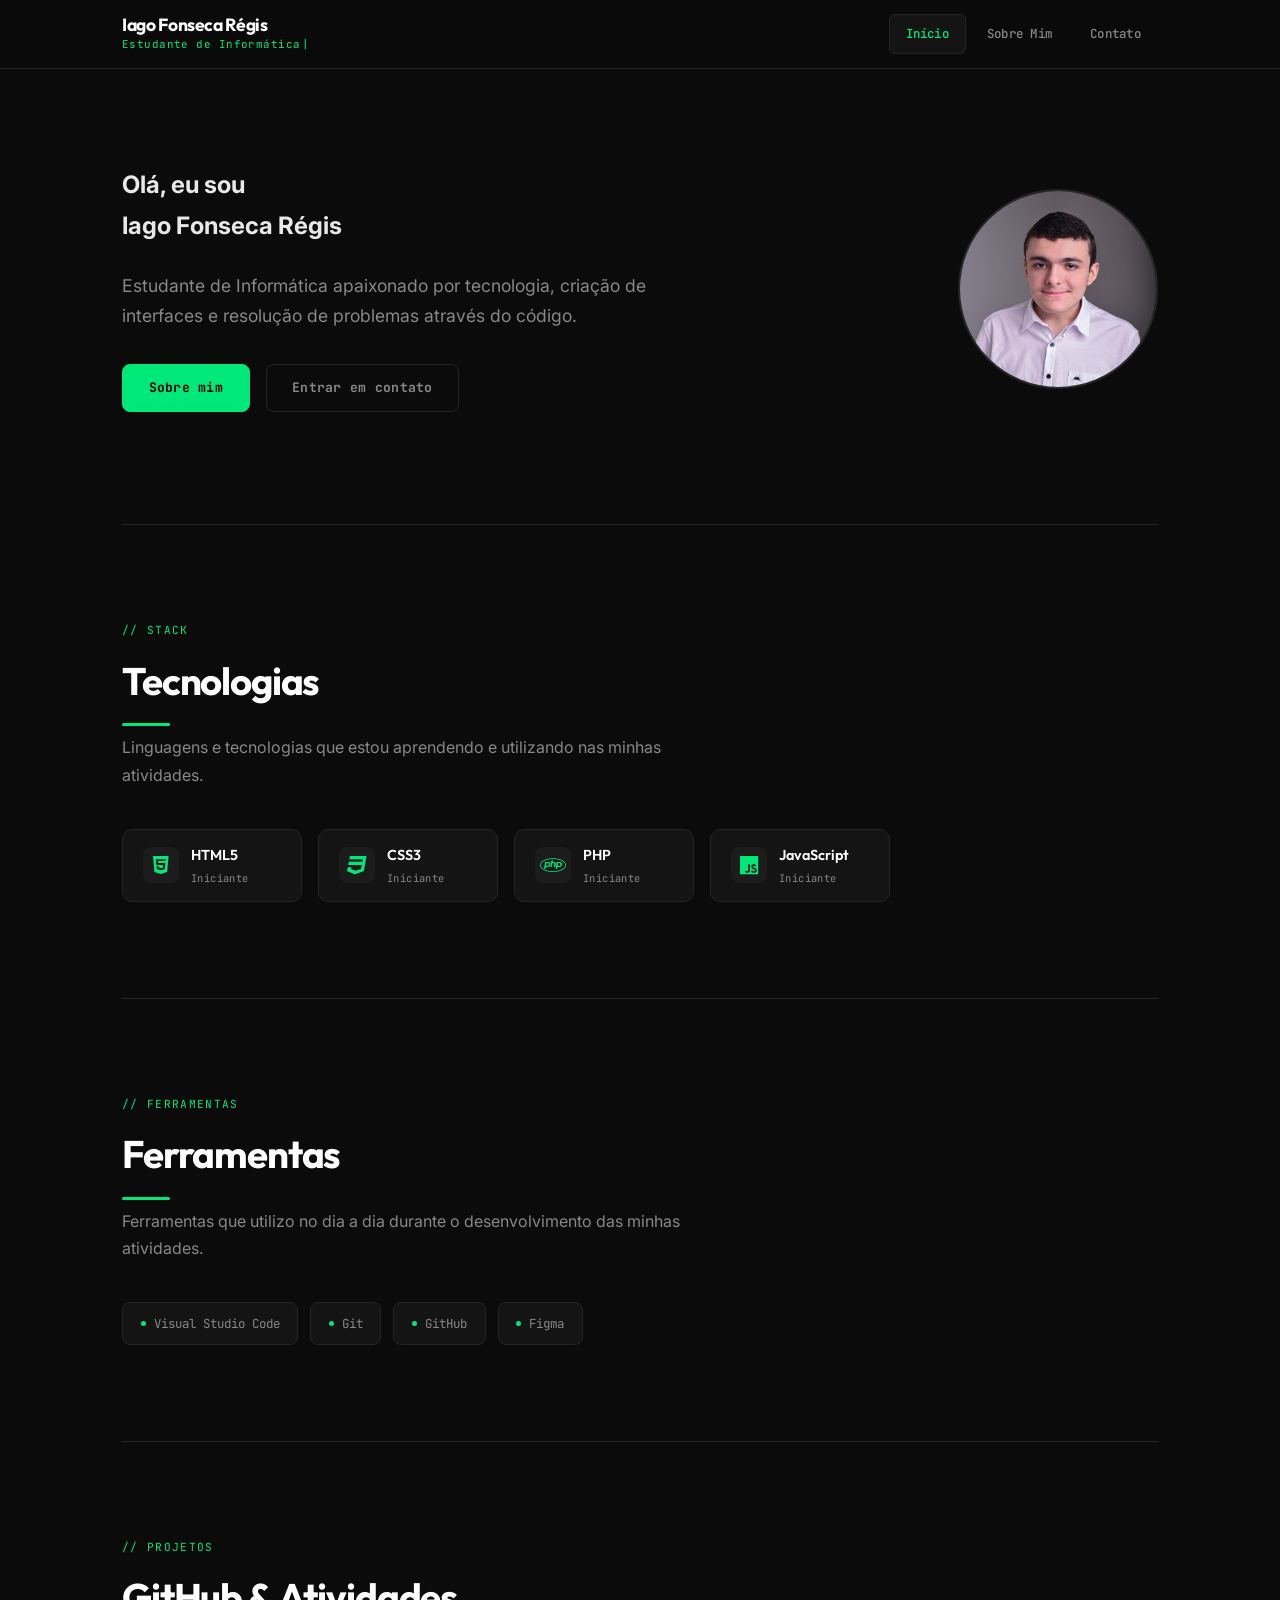
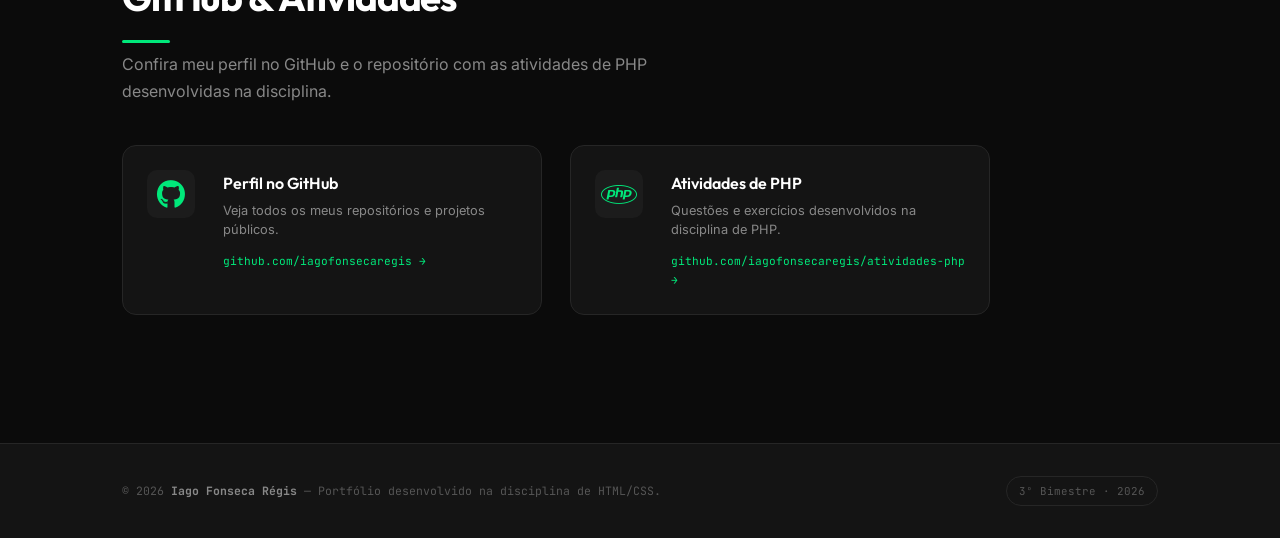
==== index.html @ 68cd8489 "Configuração das paginas restantes e estilo" ====
<!doctype html>
<html lang="pt-BR">
  <head>
    <meta charset="UTF-8" />
    <meta name="viewport" content="width=device-width, initial-scale=1.0" />
    <title>Meu Portfólio</title>
    <link rel="stylesheet" href="css/style.css" />
    <link
      rel="stylesheet"
      href="https://cdnjs.cloudflare.com/ajax/libs/font-awesome/6.5.2/css/all.min.css"
    />
  </head>
  <body>
    <!-- ======================================================
       CABEÇALHO COM NAVEGAÇÃO
       ====================================================== -->
    <header>
      <div class="header-inner">
        <div class="header-brand">
          <span class="nome">Iago Fonseca Régis</span>
          <span class="titulo">Estudante de Informática</span>
        </div>

        <nav>
          <a href="index.html" class="ativo">Início</a>
          <a href="sobre.html">Sobre Mim</a>
          <a href="contato.html">Contato</a>
        </nav>
      </div>
    </header>

    <!-- ======================================================
       CONTEÚDO PRINCIPAL
       ====================================================== -->
    <main>
      <!-- HERO -->
      <section class="hero-split">
        <div class="hero-text">
          <!-- <span class="hero-badge">Disponível para projetos</span> -->

          <h1>
            Olá, eu sou<br />
            <span>Iago Fonseca Régis</span>
          </h1>

          <p class="hero-desc">
            Estudante de Informática apaixonado por tecnologia, criação de
            interfaces e resolução de problemas através do código.
          </p>

          <div class="hero-actions">
            <a href="sobre.html" class="btn btn-primary">Sobre mim</a>
            <a href="contato.html" class="btn btn-outline">Entrar em contato</a>
          </div>
        </div>

        <div class="hero-image">
          <img
            src="img/profile-photo.jpeg"
            alt="Foto de perfil – Iago Fonseca Régis"
            class="hero-avatar"
            width="200"
            height="200"
          />
        </div>
      </section>

      <div class="divider"></div>

      <!-- TECNOLOGIAS -->
      <section class="section-tecnologias">
        <p class="section-label">// stack</p>
        <h2 class="section-title">Tecnologias</h2>
        <p class="section-desc">
          Linguagens e tecnologias que estou aprendendo e utilizando nas minhas
          atividades.
        </p>

        <div class="tech-grid">
          <div class="tech-card">
            <div class="tech-icon">
              <i class="fa-brands fa-html5" style="color: #00e87a"></i>
            </div>
            <div class="tech-info">
              <span class="tech-name">HTML5</span>
              <span class="tech-level">Iniciante</span>
            </div>
          </div>

          <div class="tech-card">
            <div class="tech-icon">
              <i class="fa-brands fa-css3" style="color: #00e87a"></i>
            </div>
            <div class="tech-info">
              <span class="tech-name">CSS3</span>
              <span class="tech-level">Iniciante</span>
            </div>
          </div>

          <div class="tech-card">
            <div class="tech-icon">
              <i class="fa-brands fa-php" style="color: #00e87a"></i>
            </div>
            <div class="tech-info">
              <span class="tech-name">PHP</span>
              <span class="tech-level">Iniciante</span>
            </div>
          </div>

          <div class="tech-card">
            <div class="tech-icon">
              <i class="fa-brands fa-js" style="color: #00e87a"></i>
            </div>
            <div class="tech-info">
              <span class="tech-name">JavaScript</span>
              <span class="tech-level">Iniciante</span>
            </div>
          </div>
        </div>
      </section>

      <div class="divider"></div>

      <!-- FERRAMENTAS -->
      <section class="section-ferramentas">
        <p class="section-label">// ferramentas</p>
        <h2 class="section-title">Ferramentas</h2>
        <p class="section-desc">
          Ferramentas que utilizo no dia a dia durante o desenvolvimento das
          minhas atividades.
        </p>

        <div class="tool-list">
          <div class="tool-tag">
            <span class="dot"></span>Visual Studio Code
          </div>
          <div class="tool-tag"><span class="dot"></span>Git</div>
          <div class="tool-tag"><span class="dot"></span>GitHub</div>
          <div class="tool-tag"><span class="dot"></span>Figma</div>
        </div>
      </section>

      <div class="divider"></div>

      <!-- GITHUB E ATIVIDADES -->
      <section class="section-links">
        <p class="section-label">// projetos</p>
        <h2 class="section-title">GitHub & Atividades</h2>
        <p class="section-desc">
          Confira meu perfil no GitHub e o repositório com as atividades de PHP
          desenvolvidas na disciplina.
        </p>

        <div class="links-grid">
          <a
            href="https://github.com/iagofonsecaregis"
            target="_blank"
            rel="noopener noreferrer"
            class="link-card"
          >
            <div class="link-card-icon">
              <i class="fa-brands fa-github" style="color: #00e87a"></i>
            </div>
            <div class="link-card-text">
              <span class="link-card-title">Perfil no GitHub</span>
              <span class="link-card-desc"
                >Veja todos os meus repositórios e projetos públicos.</span
              >
              <span class="link-card-url">github.com/iagofonsecaregis →</span>
            </div>
          </a>

          <a
            href="https://github.com/iagofonsecaregis/atividades-php"
            target="_blank"
            rel="noopener noreferrer"
            class="link-card"
          >
            <div class="link-card-icon">
              <i class="fa-brands fa-php" style="color: #00e87a"></i>
            </div>
            <div class="link-card-text">
              <span class="link-card-title">Atividades de PHP</span>
              <span class="link-card-desc"
                >Questões e exercícios desenvolvidos na disciplina de PHP.</span
              >
              <span class="link-card-url"
                >github.com/iagofonsecaregis/atividades-php →</span
              >
            </div>
          </a>
        </div>
      </section>
    </main>

    <!-- ======================================================
       RODAPÉ
       ====================================================== -->
    <footer>
      <div class="footer-inner">
        <p class="footer-copy">
          © 2026 <strong>Iago Fonseca Régis</strong> — Portfólio desenvolvido na
          disciplina de HTML/CSS.
        </p>
        <span class="footer-badge">3º Bimestre · 2026</span>
      </div>
    </footer>
  </body>
</html>
---- css/style.css ----
/* ============================================================
   Portfolio Pessoal – Iago Fonseca Régis
   Disciplina: HTML/CSS | 3º Bimestre 2026
   ============================================================ */

/* --- Importação de fontes do Google Fonts --- */
@import url("https://fonts.googleapis.com/css2?family=Outfit:wght@300;400;500;600;700;800&family=JetBrains+Mono:wght@400;500;700&family=Inter:wght@400;500&display=swap");

/* --- Reset e variáveis de cores --- */
*,
*::before,
*::after {
  box-sizing: border-box;
  margin: 0;
  padding: 0;
}

:root {
  --bg: #0b0b0b;
  --surface: #141414;
  --surface-2: #1c1c1c;
  --border: #262626;
  --accent: #00e87a;
  --accent-dim: #00b85f;
  --accent-glow: rgba(0, 232, 122, 0.15);
  --text: #e8e8e8;
  --text-muted: #888888;
  --text-faint: #555555;
  --white: #ffffff;
}

html {
  scroll-behavior: smooth;
}

body {
  background-color: var(--bg);
  color: var(--text);
  font-family: "Inter", sans-serif;
  font-size: 16px;
  line-height: 1.7;
  min-height: 100vh;
}

/* ============================================================
   ANIMAÇÕES CSS
   ============================================================ */

@keyframes fadeInDown {
  from {
    opacity: 0;
    transform: translateY(-24px);
  }
  to {
    opacity: 1;
    transform: translateY(0);
  }
}

@keyframes fadeInUp {
  from {
    opacity: 0;
    transform: translateY(32px);
  }
  to {
    opacity: 1;
    transform: translateY(0);
  }
}

@keyframes fadeIn {
  from {
    opacity: 0;
  }
  to {
    opacity: 1;
  }
}

@keyframes slideInLeft {
  from {
    opacity: 0;
    transform: translateX(-40px);
  }
  to {
    opacity: 1;
    transform: translateX(0);
  }
}

@keyframes pulseGlow {
  0%,
  100% {
    box-shadow: 0 0 0 0 var(--accent-glow);
  }
  50% {
    box-shadow: 0 0 24px 8px var(--accent-glow);
  }
}

@keyframes blink {
  0%,
  100% {
    opacity: 1;
  }
  50% {
    opacity: 0;
  }
}

@keyframes float {
  0%,
  100% {
    transform: translateY(0);
  }
  50% {
    transform: translateY(-8px);
  }
}

@keyframes scanline {
  0% {
    background-position: 0 0;
  }
  100% {
    background-position: 0 100%;
  }
}

@keyframes revealWidth {
  from {
    width: 0;
  }
  to {
    width: 3rem;
  }
}

/* ============================================================
   HEADER / NAVEGAÇÃO
   ============================================================ */

header {
  position: sticky;
  top: 0;
  z-index: 100;
  background-color: rgba(11, 11, 11, 0.88);
  backdrop-filter: blur(12px);
  -webkit-backdrop-filter: blur(12px);
  border-bottom: 1px solid var(--border);
  animation: fadeInDown 0.5s ease both;
}

.header-inner {
  max-width: 1100px;
  margin: 0 auto;
  padding: 0 2rem;
  height: 68px;
  display: flex;
  align-items: center;
  justify-content: space-between;
}

.header-brand {
  display: flex;
  flex-direction: column;
  gap: 0;
}

.header-brand .nome {
  font-family: "Outfit", sans-serif;
  font-size: 1.1rem;
  font-weight: 700;
  color: var(--white);
  letter-spacing: -0.02em;
  line-height: 1.2;
}

.header-brand .titulo {
  font-family: "JetBrains Mono", monospace;
  font-size: 0.68rem;
  color: var(--accent);
  letter-spacing: 0.04em;
  display: flex;
  align-items: center;
  gap: 2px;
}

.header-brand .titulo::after {
  content: "|";
  animation: blink 1s step-end infinite;
  color: var(--accent);
}

/* --- Navegação --- */
nav {
  display: flex;
  align-items: center;
  gap: 0.25rem;
}

nav a {
  font-family: "JetBrains Mono", monospace;
  font-size: 0.78rem;
  font-weight: 500;
  color: var(--text-muted);
  text-decoration: none;
  padding: 0.5rem 1rem;
  border-radius: 6px;
  border: 1px solid transparent;
  transition:
    color 0.2s,
    border-color 0.2s,
    background 0.2s;
  letter-spacing: 0.02em;
}

nav a:hover,
nav a.ativo {
  color: var(--accent);
  border-color: var(--border);
  background: var(--surface);
}

/* ============================================================
   MAIN / LAYOUT GERAL
   ============================================================ */

main {
  max-width: 1100px;
  margin: 0 auto;
  padding: 0 2rem 4rem;
}

/* ============================================================
   HERO – PÁGINA PRINCIPAL
   ============================================================ */

.hero {
  padding: 6rem 0 5rem;
  display: flex;
  flex-direction: column;
  gap: 1.5rem;
  animation: fadeInUp 0.7s ease 0.1s both;
}

.hero-badge {
  display: inline-flex;
  align-items: center;
  gap: 0.5rem;
  font-family: "JetBrains Mono", monospace;
  font-size: 0.72rem;
  color: var(--accent);
  background: var(--accent-glow);
  border: 1px solid rgba(0, 232, 122, 0.3);
  padding: 0.35rem 0.9rem;
  border-radius: 99px;
  width: fit-content;
  letter-spacing: 0.06em;
  text-transform: uppercase;
}

.hero-badge::before {
  content: "";
  width: 6px;
  height: 6px;
  background: var(--accent);
  border-radius: 50%;
  animation: pulseGlow 2s ease infinite;
}

.hero h1 {
  font-family: "Outfit", sans-serif;
  font-size: clamp(2.8rem, 7vw, 5.2rem);
  font-weight: 800;
  color: var(--white);
  line-height: 1.05;
  letter-spacing: -0.04em;
}

.hero h1 span {
  color: var(--accent);
}

.hero-desc {
  font-size: 1.1rem;
  color: var(--text-muted);
  max-width: 52ch;
  line-height: 1.75;
}

.hero-actions {
  display: flex;
  align-items: center;
  gap: 1rem;
  flex-wrap: wrap;
  margin-top: 0.5rem;
}

.hero-avatar {
  width: 200px;
  height: 200px;
  border-radius: 50%;
  object-fit: cover;
  border: 2px solid var(--border);
  animation: float 4s ease-in-out infinite;
  background: var(--surface);
}

/* --- Hero em duas colunas quando há avatar --- */
.hero-split {
  display: flex;
  align-items: center;
  justify-content: space-between;
  gap: 3rem;
  padding: 6rem 0 5rem;
  animation: fadeInUp 0.7s ease 0.1s both;
}

.hero-split .hero-text {
  flex: 1;
  display: flex;
  flex-direction: column;
  gap: 1.5rem;
}

.hero-split .hero-image {
  flex-shrink: 0;
  display: flex;
  flex-direction: column;
  align-items: center;
  gap: 0.75rem;
}

/* ============================================================
   BOTÕES
   ============================================================ */

.btn {
  display: inline-flex;
  align-items: center;
  gap: 0.5rem;
  font-family: "JetBrains Mono", monospace;
  font-size: 0.82rem;
  font-weight: 700;
  text-decoration: none;
  padding: 0.75rem 1.6rem;
  border-radius: 8px;
  border: 1px solid transparent;
  transition: all 0.2s ease;
  cursor: pointer;
  letter-spacing: 0.02em;
  width: fit-content;
}

.btn-primary {
  background: var(--accent);
  color: #000;
  border-color: var(--accent);
}

.btn-primary:hover {
  background: var(--accent-dim);
  border-color: var(--accent-dim);
  transform: translateY(-2px);
  box-shadow: 0 8px 24px var(--accent-glow);
}

.btn-outline {
  background: transparent;
  color: var(--text-muted);
  border-color: var(--border);
}

.btn-outline:hover {
  border-color: var(--accent);
  color: var(--accent);
  transform: translateY(-2px);
}

/* ============================================================
   DIVISOR
   ============================================================ */

.divider {
  height: 1px;
  background: var(--border);
  margin: 2rem 0;
}

/* ============================================================
   SEÇÕES (títulos)
   ============================================================ */

.section-label {
  font-family: "JetBrains Mono", monospace;
  font-size: 0.7rem;
  color: var(--accent);
  text-transform: uppercase;
  letter-spacing: 0.12em;
  margin-bottom: 0.5rem;
}

.section-title {
  font-family: "Outfit", sans-serif;
  font-size: clamp(1.6rem, 4vw, 2.4rem);
  font-weight: 700;
  color: var(--white);
  letter-spacing: -0.03em;
  margin-bottom: 0.5rem;
}

.section-title::after {
  content: "";
  display: block;
  width: 3rem;
  height: 3px;
  background: var(--accent);
  margin-top: 0.6rem;
  border-radius: 99px;
  animation: revealWidth 0.6s ease 0.3s both;
}

.section-desc {
  color: var(--text-muted);
  max-width: 56ch;
  margin-bottom: 2.5rem;
}

/* ============================================================
   SEÇÃO TECNOLOGIAS
   ============================================================ */

.section-tecnologias {
  padding: 4rem 0;
  animation: fadeInUp 0.7s ease 0.2s both;
}

.tech-grid {
  display: flex;
  flex-wrap: wrap;
  gap: 1rem;
}

.tech-card {
  display: flex;
  align-items: center;
  gap: 0.75rem;
  background: var(--surface);
  border: 1px solid var(--border);
  border-radius: 10px;
  padding: 0.85rem 1.25rem;
  width: 180px;
  transition:
    border-color 0.2s,
    transform 0.2s,
    box-shadow 0.2s;
}

.tech-card:hover {
  border-color: var(--accent);
  transform: translateY(-4px);
  box-shadow: 0 8px 32px var(--accent-glow);
}

.tech-icon {
  width: 36px;
  height: 36px;
  border-radius: 8px;
  display: flex;
  align-items: center;
  justify-content: center;
  font-size: 1.3rem;
  background: var(--surface-2);
  flex-shrink: 0;
}

.tech-info {
  display: flex;
  flex-direction: column;
  gap: 2px;
}

.tech-name {
  font-family: "Outfit", sans-serif;
  font-size: 0.9rem;
  font-weight: 600;
  color: var(--white);
}

.tech-level {
  font-family: "JetBrains Mono", monospace;
  font-size: 0.65rem;
  color: var(--text-muted);
  letter-spacing: 0.04em;
}

/* ============================================================
   SEÇÃO FERRAMENTAS
   ============================================================ */

.section-ferramentas {
  padding: 4rem 0;
  animation: fadeInUp 0.7s ease 0.3s both;
}

.tool-list {
  display: flex;
  flex-wrap: wrap;
  gap: 0.75rem;
}

.tool-tag {
  display: flex;
  align-items: center;
  gap: 0.5rem;
  background: var(--surface);
  border: 1px solid var(--border);
  border-radius: 8px;
  padding: 0.6rem 1.1rem;
  font-family: "JetBrains Mono", monospace;
  font-size: 0.78rem;
  color: var(--text-muted);
  transition: all 0.2s;
}

.tool-tag:hover {
  border-color: var(--accent);
  color: var(--accent);
}

.tool-tag span.dot {
  width: 5px;
  height: 5px;
  background: var(--accent);
  border-radius: 50%;
}

/* ============================================================
   SEÇÃO LINKS (GitHub / PHP)
   ============================================================ */

.section-links {
  padding: 4rem 0;
  animation: fadeInUp 0.7s ease 0.35s both;
}

.links-grid {
  display: flex;
  flex-wrap: wrap;
  gap: 1.75rem;
}

.link-card {
  display: flex;
  align-items: flex-start;
  gap: 1.75rem;
  background: var(--surface);
  border: 1px solid var(--border);
  border-radius: 14px;
  padding: 1.5rem;
  width: 420px;
  text-decoration: none;
  transition:
    border-color 0.2s,
    transform 0.2s,
    box-shadow 0.2s;
}

.link-card:hover {
  border-color: var(--accent);
  transform: translateY(-4px);
  box-shadow: 0 12px 40px var(--accent-glow);
}

.link-card-icon {
  font-size: 1.8rem;
  width: 48px;
  height: 48px;
  border-radius: 10px;
  display: flex;
  align-items: center;
  justify-content: center;
  background: var(--surface-2);
  flex-shrink: 0;
}

.link-card-text {
  display: flex;
  flex-direction: column;
  gap: 0.25rem;
}

.link-card-title {
  font-family: "Outfit", sans-serif;
  font-size: 1rem;
  font-weight: 600;
  color: var(--white);
}

.link-card-desc {
  font-size: 0.8rem;
  color: var(--text-muted);
  line-height: 1.5;
}

.link-card-url {
  font-family: "JetBrains Mono", monospace;
  font-size: 0.7rem;
  color: var(--accent);
  margin-top: 0.5rem;
  display: block;
}

/* ============================================================
   FOOTER
   ============================================================ */

footer {
  border-top: 1px solid var(--border);
  background: var(--surface);
  padding: 2rem 0;
  animation: fadeIn 0.5s ease 0.4s both;
}

.footer-inner {
  max-width: 1100px;
  margin: 0 auto;
  padding: 0 2rem;
  display: flex;
  align-items: center;
  justify-content: space-between;
  flex-wrap: wrap;
  gap: 0.75rem;
}

.footer-copy {
  font-family: "JetBrains Mono", monospace;
  font-size: 0.72rem;
  color: var(--text-faint);
}

.footer-copy strong {
  color: var(--text-muted);
}

.footer-badge {
  font-family: "JetBrains Mono", monospace;
  font-size: 0.68rem;
  color: var(--text-faint);
  border: 1px solid var(--border);
  padding: 0.3rem 0.75rem;
  border-radius: 99px;
}

/* ============================================================
   PÁGINA SOBRE MIM
   ============================================================ */

.sobre-hero {
  padding: 5rem 0 3rem;
  animation: fadeInUp 0.7s ease 0.1s both;
}

.sobre-layout {
  display: flex;
  gap: 4rem;
  align-items: flex-start;
  padding: 3rem 0 4rem;
  animation: fadeInUp 0.7s ease 0.2s both;
}

.sobre-image-col {
  flex-shrink: 0;
  display: flex;
  flex-direction: column;
  align-items: center;
  gap: 1rem;
  width: 240px;
}

.sobre-avatar {
  width: 200px;
  height: 200px;
  border-radius: 16px;
  object-fit: cover;
  border: 2px solid var(--border);
  background: var(--surface);
}

.sobre-tags {
  display: flex;
  flex-wrap: wrap;
  gap: 0.5rem;
  justify-content: center;
}

.sobre-tag {
  font-family: "JetBrains Mono", monospace;
  font-size: 0.65rem;
  color: var(--accent);
  background: var(--accent-glow);
  border: 1px solid rgba(0, 232, 122, 0.25);
  border-radius: 99px;
  padding: 0.25rem 0.65rem;
  letter-spacing: 0.04em;
}

.sobre-text-col {
  flex: 1;
  display: flex;
  flex-direction: column;
  gap: 1.25rem;
}

.sobre-text-col p {
  color: var(--text-muted);
  font-size: 0.97rem;
  line-height: 1.8;
}

.sobre-text-col p strong {
  color: var(--text);
  font-weight: 600;
}

.sobre-text-col h2 {
  font-family: "Outfit", sans-serif;
  font-size: 1.5rem;
  font-weight: 700;
  color: var(--white);
  margin-top: 1rem;
  letter-spacing: -0.02em;
}

/* ============================================================
   PÁGINA CONTATO
   ============================================================ */

.contato-hero {
  padding: 5rem 0 3rem;
  animation: fadeInUp 0.7s ease 0.1s both;
}

.contato-grid {
  display: flex;
  flex-wrap: wrap;
  gap: 1.25rem;
  padding: 2rem 0 4rem;
  animation: fadeInUp 0.7s ease 0.2s both;
}

.contato-card {
  display: flex;
  align-items: center;
  gap: 1.25rem;
  background: var(--surface);
  border: 1px solid var(--border);
  border-radius: 14px;
  padding: 1.5rem;
  text-decoration: none;
  width: 320px;
  transition:
    border-color 0.2s,
    transform 0.2s,
    box-shadow 0.2s;
}

.contato-card:hover {
  border-color: var(--accent);
  transform: translateY(-4px);
  box-shadow: 0 12px 40px var(--accent-glow);
}

.contato-card-icon {
  font-size: 1.6rem;
  width: 52px;
  height: 52px;
  border-radius: 12px;
  display: flex;
  align-items: center;
  justify-content: center;
  background: var(--surface-2);
  border: 1px solid var(--border);
  flex-shrink: 0;
}

.contato-card-info {
  display: flex;
  flex-direction: column;
  gap: 0.2rem;
}

.contato-card-label {
  font-family: "JetBrains Mono", monospace;
  font-size: 0.65rem;
  color: var(--text-faint);
  text-transform: uppercase;
  letter-spacing: 0.08em;
}

.contato-card-value {
  font-family: "Outfit", sans-serif;
  font-size: 0.95rem;
  font-weight: 600;
  color: var(--white);
}

.contato-card:hover .contato-card-value {
  color: var(--accent);
}

/* --- Caixa de apresentação de contato --- */
.contato-intro {
  background: var(--surface);
  border: 1px solid var(--border);
  border-left: 3px solid var(--accent);
  border-radius: 0 12px 12px 0;
  padding: 1.5rem 2rem;
  margin-bottom: 2.5rem;
  font-size: 0.97rem;
  color: var(--text-muted);
  line-height: 1.75;
}

.contato-intro strong {
  color: var(--white);
}

/* ============================================================
   RESPONSIVO
   ============================================================ */

@media (max-width: 900px) {
  .hero-split {
    flex-direction: column-reverse;
    align-items: flex-start;
    gap: 2rem;
    padding: 4rem 0 3rem;
  }

  .sobre-layout {
    flex-direction: column;
    gap: 2rem;
  }

  .sobre-image-col {
    width: 100%;
    align-items: flex-start;
    flex-direction: row;
    flex-wrap: wrap;
  }

  .link-card,
  .contato-card {
    width: 100%;
  }

  .tech-card {
    width: 160px;
  }

  .footer-inner {
    flex-direction: column;
    align-items: flex-start;
  }
}

@media (max-width: 600px) {
  .header-inner {
    flex-direction: column;
    height: auto;
    padding: 1rem 1.25rem;
    gap: 0.75rem;
  }

  main {
    padding: 0 1.25rem 3rem;
  }

  .header-inner {
    padding: 0.75rem 1.25rem;
  }

  nav a {
    padding: 0.4rem 0.65rem;
    font-size: 0.72rem;
  }

  .tech-card {
    width: 100%;
  }
}
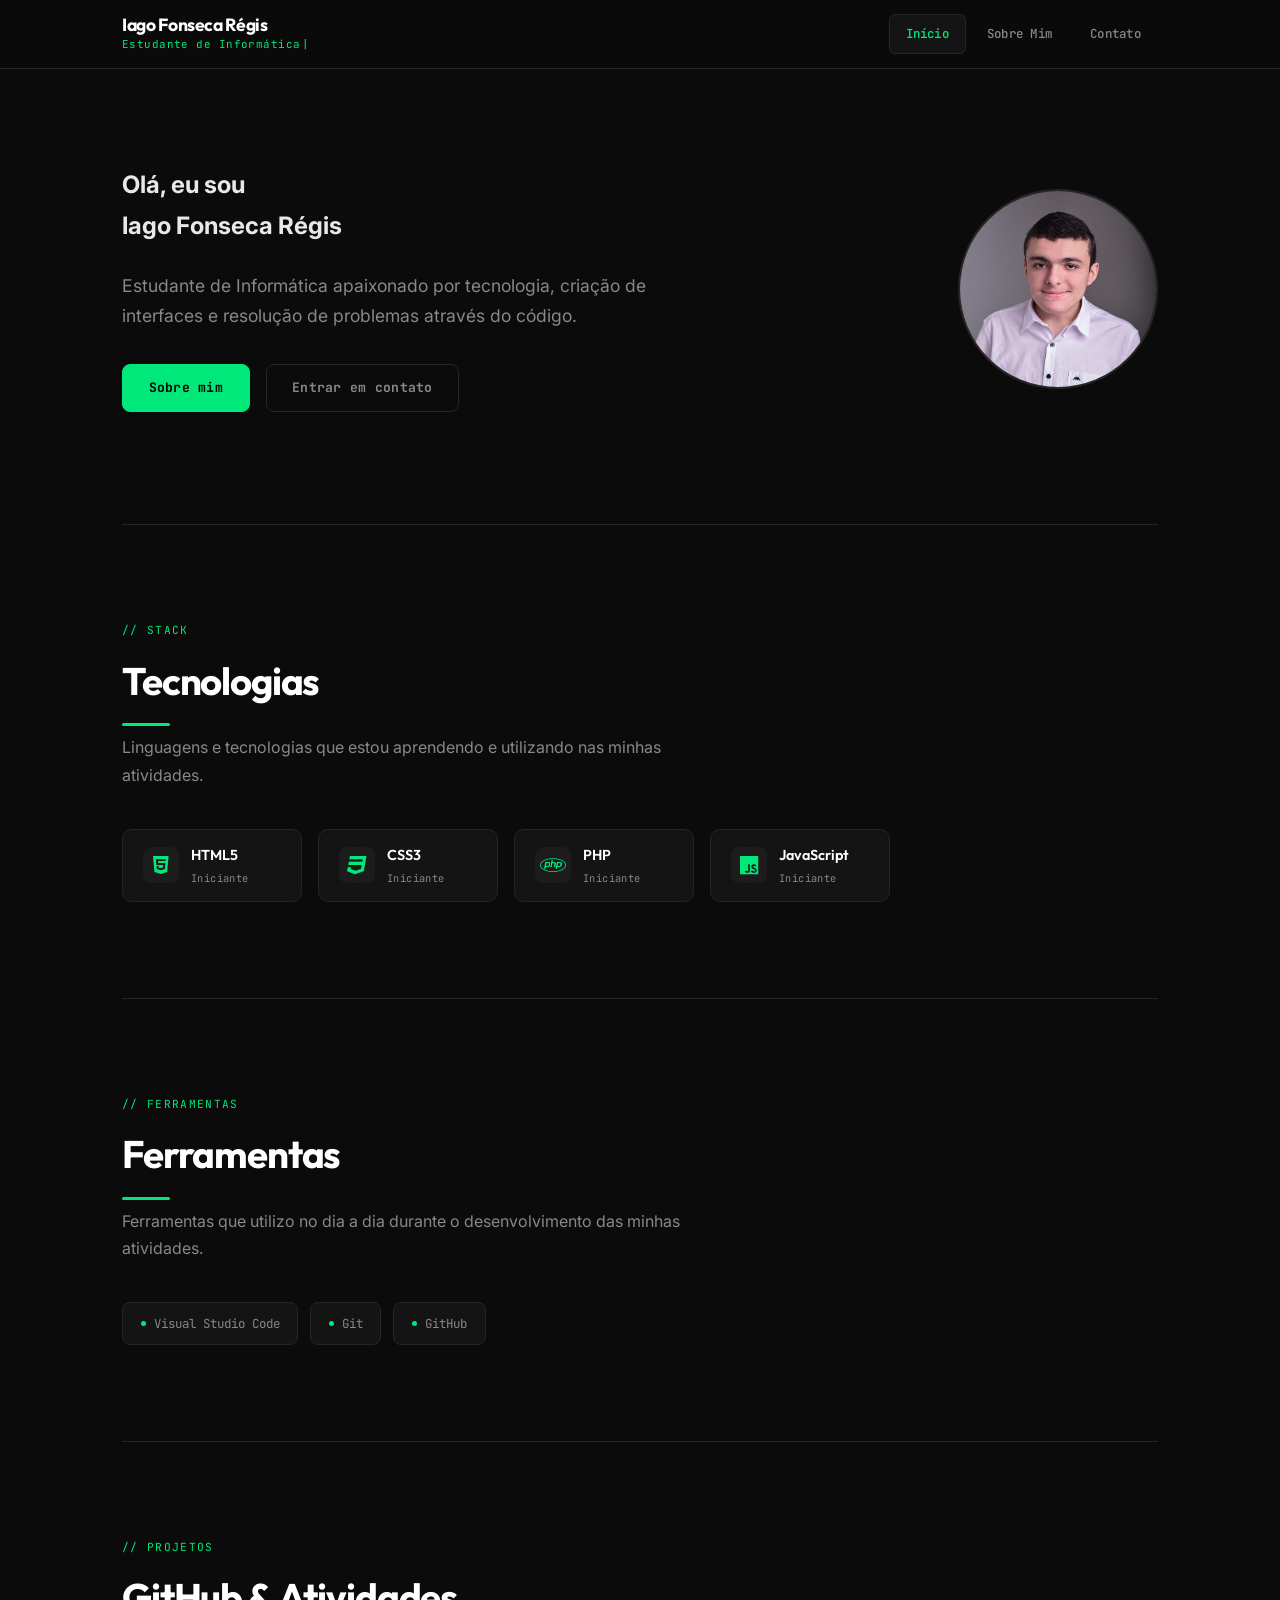
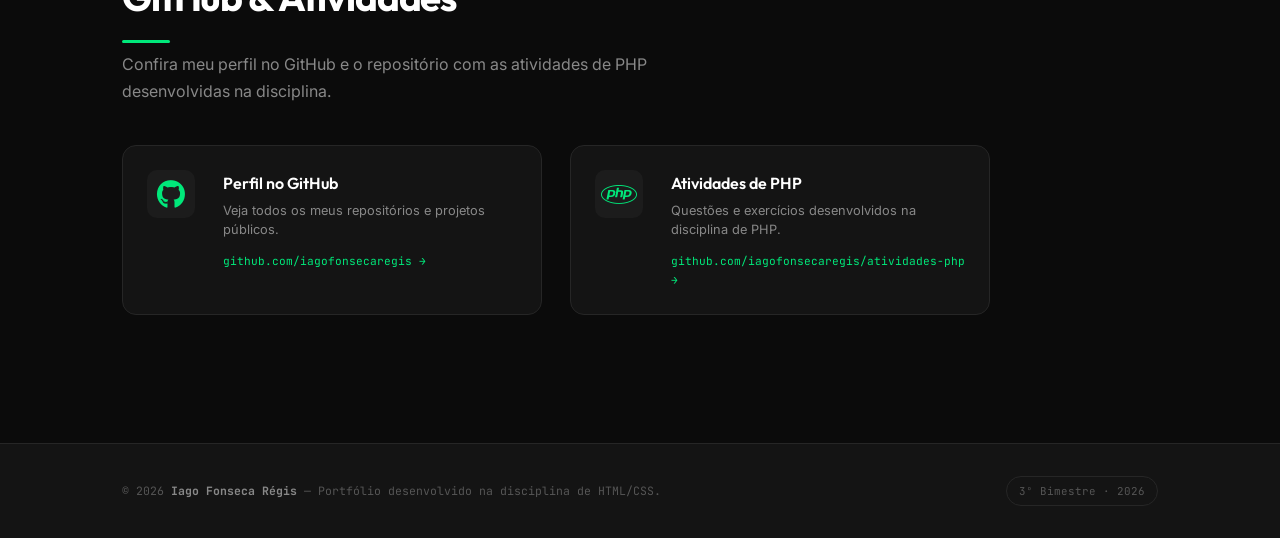
==== commit 60324828: "fix: alterações de conteúdo" ====
--- a/index.html
+++ b/index.html
@@ -36,8 +36,7 @@
       <!-- HERO -->
       <section class="hero-split">
         <div class="hero-text">
-          <!-- <span class="hero-badge">Disponível para projetos</span> -->
-
+          
           <h1>
             Olá, eu sou<br />
             <span>Iago Fonseca Régis</span>
@@ -136,7 +135,6 @@
           </div>
           <div class="tool-tag"><span class="dot"></span>Git</div>
           <div class="tool-tag"><span class="dot"></span>GitHub</div>
-          <div class="tool-tag"><span class="dot"></span>Figma</div>
         </div>
       </section>
 
